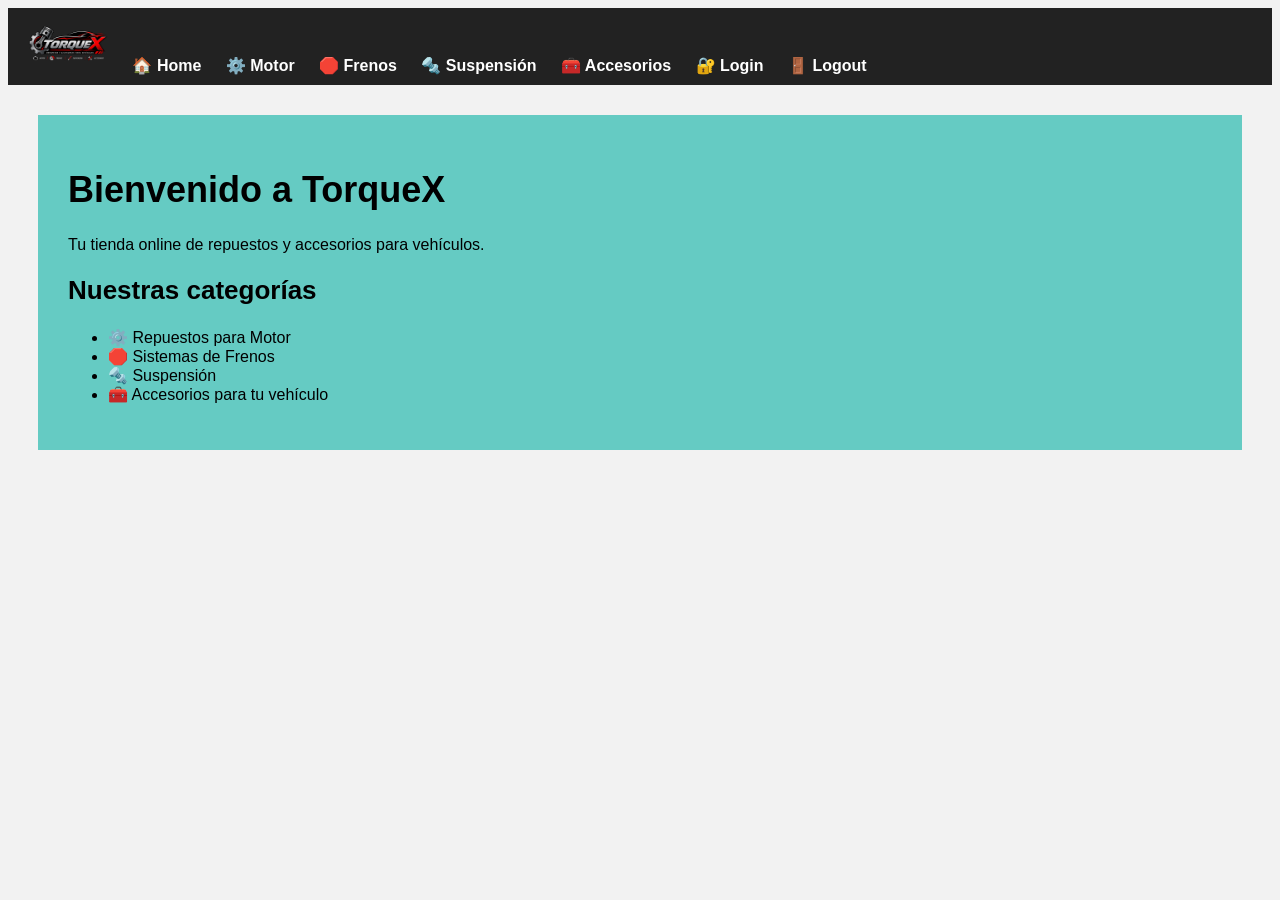
==== index.html @ 63f051d3 "Primera entrega de TorqueX" ====
<!DOCTYPE html>
<html lang="es">
<head>
    <meta charset="UTF-8">
    <meta name="viewport" content="width=device-width, initial-scale=1.0">

    <title>TorqueX - Inicio</title>

    <link rel="stylesheet" href="styles/style.css">
</head>

<body>

    <header>
        <nav>
    <a href="index.html">
        <img class="logo" src="img/logo-torquex.png" alt="Logo de TorqueX">
    </a>

    <a href="index.html">🏠 Home</a>

    <a href="pages/motor.html">⚙️ Motor</a>
    <a href="pages/frenos.html">🛑 Frenos</a>
    <a href="pages/suspension.html">🔩 Suspensión</a>
    <a href="pages/accesorios.html">🧰 Accesorios</a>

    <a href="pages/login.html">🔐 Login</a>
    <a href="#">🚪 Logout</a>
       </nav>
    </header>

    <main>
        <h1>Bienvenido a TorqueX</h1>

        <p>Tu tienda online de repuestos y accesorios para vehículos.</p>

        <h2>Nuestras categorías</h2>

        <ul>
            <li>⚙️ Repuestos para Motor</li>
            <li>🛑 Sistemas de Frenos</li>
            <li>🔩 Suspensión</li>
            <li>🧰 Accesorios para tu vehículo</li>
        </ul>
    </main>

</body>
</html>
---- styles/style.css ----
body {
    font-family: Arial, sans-serif;
    background-color: #f2f2f2;
}

h1 {
    font-size: 36px;
    font-weight: bold;
}

h2 {
    font-size: 26px;
    font-weight: bold;
}

.logo {
    width: 80px;
    height: auto;
}

main {
    background-color: rgba(98, 202, 194, 0.979);
    margin: 30px;
    padding: 30px;
}

nav {
    background-color: #222;
    padding: 10px;
}

nav a {
    color: white;
    text-decoration: none;
    margin: 10px;
    font-weight: bold;
}

nav a:hover {
    text-decoration: underline;
}
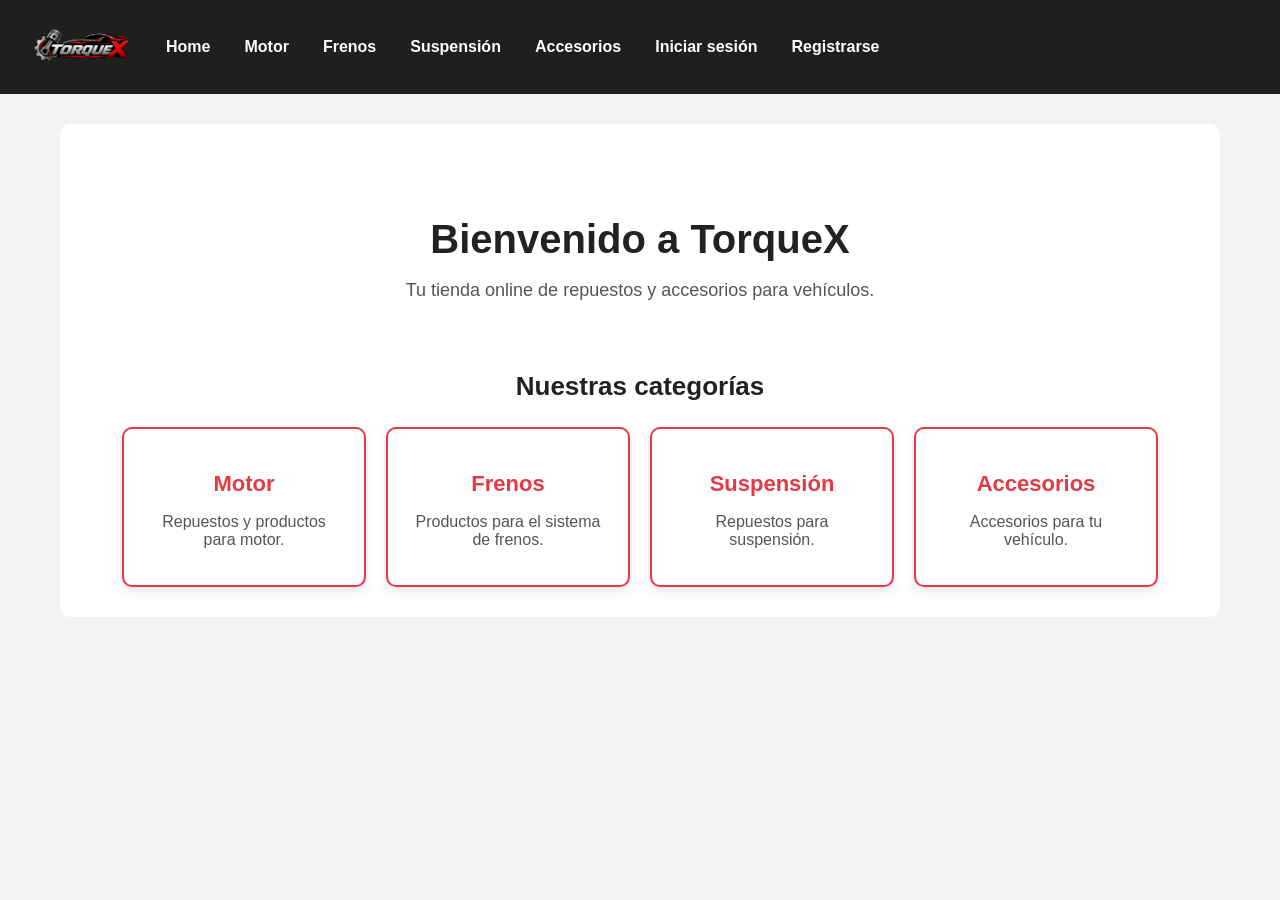
==== commit fdf801ec: "Segunda etapa: diseño e identidad visual" ====
--- a/index.html
+++ b/index.html
@@ -1,5 +1,6 @@
 <!DOCTYPE html>
 <html lang="es">
+
 <head>
     <meta charset="UTF-8">
     <meta name="viewport" content="width=device-width, initial-scale=1.0">
@@ -13,36 +14,68 @@
 
     <header>
         <nav>
-    <a href="index.html">
-        <img class="logo" src="img/logo-torquex.png" alt="Logo de TorqueX">
-    </a>
 
-    <a href="index.html">🏠 Home</a>
+            <a href="index.html">
+                <img class="logo" src="img/logo-torquex.png" alt="Logo de TorqueX">
+            </a>
 
-    <a href="pages/motor.html">⚙️ Motor</a>
-    <a href="pages/frenos.html">🛑 Frenos</a>
-    <a href="pages/suspension.html">🔩 Suspensión</a>
-    <a href="pages/accesorios.html">🧰 Accesorios</a>
+            <a href="index.html">Home</a>
 
-    <a href="pages/login.html">🔐 Login</a>
-    <a href="#">🚪 Logout</a>
-       </nav>
+            <a href="pages/motor.html">Motor</a>
+            <a href="pages/frenos.html">Frenos</a>
+            <a href="pages/suspension.html">Suspensión</a>
+            <a href="pages/accesorios.html">Accesorios</a>
+
+            <a href="pages/login.html">Iniciar sesión</a>
+            <a href="pages/registro.html">Registrarse</a>
+
+        </nav>
     </header>
 
     <main>
-        <h1>Bienvenido a TorqueX</h1>
 
-        <p>Tu tienda online de repuestos y accesorios para vehículos.</p>
+        <section class="inicio">
 
-        <h2>Nuestras categorías</h2>
+            <h1>Bienvenido a TorqueX</h1>
 
-        <ul>
-            <li>⚙️ Repuestos para Motor</li>
-            <li>🛑 Sistemas de Frenos</li>
-            <li>🔩 Suspensión</li>
-            <li>🧰 Accesorios para tu vehículo</li>
-        </ul>
+            <p>
+                Tu tienda online de repuestos y accesorios para vehículos.
+            </p>
+
+        </section>
+
+        <section class="categorias">
+
+            <h2>Nuestras categorías</h2>
+
+            <div class="categorias-lista">
+
+                <a href="pages/motor.html" class="categoria">
+                    <h3>Motor</h3>
+                    <p>Repuestos y productos para motor.</p>
+                </a>
+
+                <a href="pages/frenos.html" class="categoria">
+                    <h3>Frenos</h3>
+                    <p>Productos para el sistema de frenos.</p>
+                </a>
+
+                <a href="pages/suspension.html" class="categoria">
+                    <h3>Suspensión</h3>
+                    <p>Repuestos para suspensión.</p>
+                </a>
+
+                <a href="pages/accesorios.html" class="categoria">
+                    <h3>Accesorios</h3>
+                    <p>Accesorios para tu vehículo.</p>
+                </a>
+
+            </div>
+
+        </section>
+
     </main>
 
 </body>
+
 </html>
--- a/styles/style.css
+++ b/styles/style.css
@@ -1,11 +1,14 @@
 body {
     font-family: Arial, sans-serif;
-    background-color: #f2f2f2;
+    background-color: #F2F2F2;
+    margin: 0;
+    color: #222222;
 }
 
 h1 {
     font-size: 36px;
     font-weight: bold;
+    margin-bottom: 15px;
 }
 
 h2 {
@@ -13,29 +16,241 @@
     font-weight: bold;
 }
 
+
+nav {
+    background-color: #1F1F1F;
+    padding: 10px 20px;
+    display: flex;
+    align-items: center;
+    gap: 10px;
+}
+
+nav a {
+    color: #FFFFFF;
+    text-decoration: none;
+    font-weight: bold;
+    padding: 10px 12px;
+    border-radius: 5px;
+}
+
+nav a:hover {
+    background-color: #E63946;
+    color: #FFFFFF;
+}
+
+
 .logo {
-    width: 80px;
+    width: 100px;
     height: auto;
 }
 
+nav a:first-child:hover {
+    background-color: transparent;
+}
+
+
 main {
-    background-color: rgba(98, 202, 194, 0.979);
-    margin: 30px;
+    background-color: #FFFFFF;
+    margin: 30px auto;
     padding: 30px;
-}
-
-nav {
-    background-color: #222;
+    max-width: 1100px;
+    border-radius: 10px;
+}
+
+
+button {
+    background-color: #E63946;
+    color: #FFFFFF;
+    border: none;
+    padding: 10px 20px;
+    border-radius: 5px;
+    font-weight: bold;
+    cursor: pointer;
+}
+
+button:hover {
+    background-color: #C92F3B;
+}
+
+
+form {
+    max-width: 500px;
+}
+
+form div {
+    margin-bottom: 15px;
+}
+
+label {
+    display: block;
+    margin-bottom: 5px;
+    font-weight: bold;
+}
+
+input {
+    width: 100%;
     padding: 10px;
-}
-
-nav a {
-    color: white;
+    border: 1px solid #CCCCCC;
+    border-radius: 5px;
+    box-sizing: border-box;
+}
+
+input:focus {
+    border-color: #E63946;
+    outline: none;
+}
+
+
+.productos {
+    display: flex;
+    gap: 20px;
+    flex-wrap: wrap;
+}
+
+.card {
+    background-color: #FFFFFF;
+    width: 250px;
+    padding: 20px;
+    border-radius: 10px;
+    border: 2px solid #E63946;
+    box-shadow: 0 4px 10px rgba(0, 0, 0, 0.10);
+}
+
+.card:hover {
+    box-shadow: 0 6px 15px rgba(0, 0, 0, 0.18);
+}
+
+.card img {
+    width: 100%;
+    height: 180px;
+    object-fit: contain;
+}
+
+.card h3 {
+    font-size: 20px;
+    margin-bottom: 10px;
+}
+
+.card p {
+    color: #555555;
+}
+
+.precio {
+    font-size: 20px;
+    font-weight: bold;
+    color: #E63946;
+}
+
+
+.inicio {
+    text-align: center;
+    padding: 30px;
+}
+
+.inicio h1 {
+    font-size: 40px;
+    margin-bottom: 10px;
+}
+
+.inicio p {
+    font-size: 18px;
+    color: #555555;
+}
+
+
+.categorias {
+    margin-top: 20px;
+}
+
+.categorias h2 {
+    text-align: center;
+    margin-bottom: 25px;
+}
+
+.categorias-lista {
+    display: flex;
+    gap: 20px;
+    flex-wrap: wrap;
+    justify-content: center;
+}
+
+.categoria {
+    background-color: #FFFFFF;
+    width: 200px;
+    padding: 20px;
+    border-radius: 10px;
+    border: 2px solid #E63946;
     text-decoration: none;
-    margin: 10px;
-    font-weight: bold;
-}
-
-nav a:hover {
-    text-decoration: underline;
+    color: #222222;
+    text-align: center;
+    box-shadow: 0 4px 10px rgba(0, 0, 0, 0.10);
+}
+
+.categoria:hover {
+    background-color: #F2F2F2;
+    box-shadow: 0 6px 15px rgba(0, 0, 0, 0.18);
+}
+
+.categoria h3 {
+    color: #E63946;
+    font-size: 22px;
+    margin-bottom: 10px;
+}
+
+.categoria p {
+    color: #555555;
+}
+
+
+.pagina-formulario {
+    max-width: 600px;
+    margin: 40px auto;
+    padding: 35px;
+    background-color: #FFFFFF;
+    border-radius: 12px;
+    border: 2px solid #E63946;
+    box-shadow: 0 4px 12px rgba(0, 0, 0, 0.12);
+}
+
+.pagina-formulario h1 {
+    text-align: center;
+    color: #222222;
+    margin-bottom: 30px;
+}
+
+.formulario {
+    max-width: 100%;
+}
+
+.formulario div {
+    margin-bottom: 18px;
+}
+
+.formulario label {
+    display: block;
+    margin-bottom: 7px;
+    font-weight: bold;
+    color: #222222;
+}
+
+.formulario input {
+    width: 100%;
+    padding: 12px;
+    border: 1px solid #CCCCCC;
+    border-radius: 6px;
+    box-sizing: border-box;
+    font-size: 15px;
+}
+
+.formulario input:focus {
+    border-color: #E63946;
+    outline: none;
+    box-shadow: 0 0 5px rgba(230, 57, 70, 0.3);
+}
+
+.formulario button {
+    width: 100%;
+    margin-top: 10px;
+    padding: 12px;
+    font-size: 16px;
 }
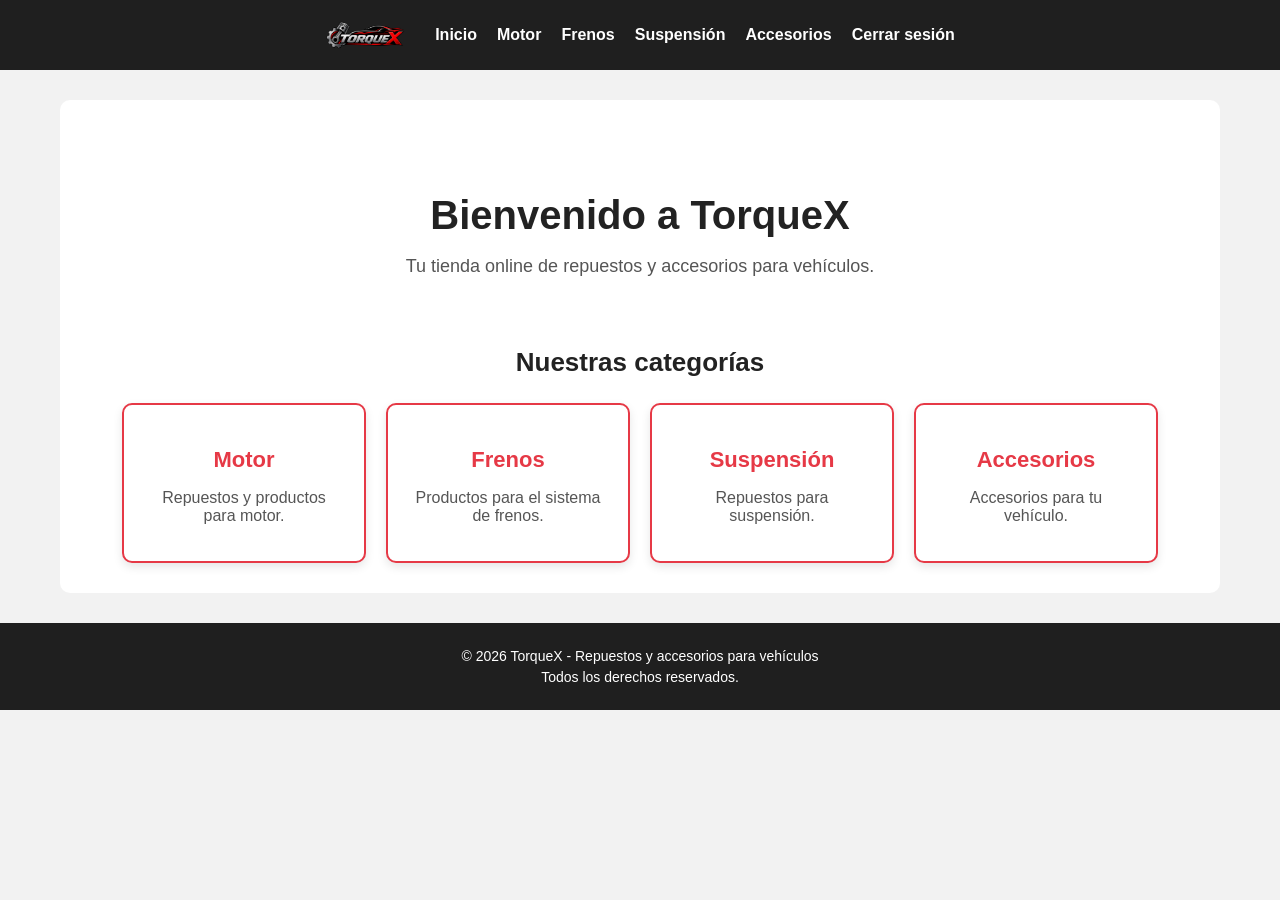
==== commit 40bf5486: "Tercera etapa: navbar, cards de producto y redirecciones en JavaScript Separa el JavaScript del HTML" ====
--- a/index.html
+++ b/index.html
@@ -1,81 +1,53 @@
-<!DOCTYPE html>
+<!doctype html>
 <html lang="es">
+  <head>
+    <meta charset="UTF-8" />
+    <meta name="viewport" content="width=device-width, initial-scale=1.0" />
+    <title>TorqueX - Inicio</title>
+    <link rel="stylesheet" href="./styles/style.css" />
+  </head>
 
-<head>
-    <meta charset="UTF-8">
-    <meta name="viewport" content="width=device-width, initial-scale=1.0">
-
-    <title>TorqueX - Inicio</title>
-
-    <link rel="stylesheet" href="styles/style.css">
-</head>
-
-<body>
-
-    <header>
-        <nav>
-
-            <a href="index.html">
-                <img class="logo" src="img/logo-torquex.png" alt="Logo de TorqueX">
-            </a>
-
-            <a href="index.html">Home</a>
-
-            <a href="pages/motor.html">Motor</a>
-            <a href="pages/frenos.html">Frenos</a>
-            <a href="pages/suspension.html">Suspensión</a>
-            <a href="pages/accesorios.html">Accesorios</a>
-
-            <a href="pages/login.html">Iniciar sesión</a>
-            <a href="pages/registro.html">Registrarse</a>
-
-        </nav>
-    </header>
+  <body>
+    <div id="navbar"></div>
 
     <main>
+      <section class="inicio">
+        <h1>Bienvenido a TorqueX</h1>
+        <p>Tu tienda online de repuestos y accesorios para vehículos.</p>
+      </section>
 
-        <section class="inicio">
+      <section class="categorias">
+        <h2>Nuestras categorías</h2>
 
-            <h1>Bienvenido a TorqueX</h1>
+        <div class="categorias-lista">
+          <a href="./pages/motor.html" class="categoria">
+            <h3>Motor</h3>
+            <p>Repuestos y productos para motor.</p>
+          </a>
 
-            <p>
-                Tu tienda online de repuestos y accesorios para vehículos.
-            </p>
+          <a href="./pages/frenos.html" class="categoria">
+            <h3>Frenos</h3>
+            <p>Productos para el sistema de frenos.</p>
+          </a>
 
-        </section>
+          <a href="./pages/suspension.html" class="categoria">
+            <h3>Suspensión</h3>
+            <p>Repuestos para suspensión.</p>
+          </a>
 
-        <section class="categorias">
-
-            <h2>Nuestras categorías</h2>
-
-            <div class="categorias-lista">
-
-                <a href="pages/motor.html" class="categoria">
-                    <h3>Motor</h3>
-                    <p>Repuestos y productos para motor.</p>
-                </a>
-
-                <a href="pages/frenos.html" class="categoria">
-                    <h3>Frenos</h3>
-                    <p>Productos para el sistema de frenos.</p>
-                </a>
-
-                <a href="pages/suspension.html" class="categoria">
-                    <h3>Suspensión</h3>
-                    <p>Repuestos para suspensión.</p>
-                </a>
-
-                <a href="pages/accesorios.html" class="categoria">
-                    <h3>Accesorios</h3>
-                    <p>Accesorios para tu vehículo.</p>
-                </a>
-
-            </div>
-
-        </section>
-
+          <a href="./pages/accesorios.html" class="categoria">
+            <h3>Accesorios</h3>
+            <p>Accesorios para tu vehículo.</p>
+          </a>
+        </div>
+      </section>
     </main>
 
-</body>
+    <footer>
+      <p>© 2026 TorqueX - Repuestos y accesorios para vehículos</p>
+      <p>Todos los derechos reservados.</p>
+    </footer>
 
-</html>+    <script src="./js/navbar.js"></script>
+  </body>
+</html>
--- a/styles/style.css
+++ b/styles/style.css
@@ -1,256 +1,355 @@
 body {
-    font-family: Arial, sans-serif;
-    background-color: #F2F2F2;
-    margin: 0;
-    color: #222222;
+  font-family: Arial, sans-serif;
+  background-color: #f2f2f2;
+  margin: 0;
+  color: #222222;
 }
 
 h1 {
-    font-size: 36px;
-    font-weight: bold;
-    margin-bottom: 15px;
+  font-size: 36px;
+  font-weight: bold;
+  margin-bottom: 15px;
 }
 
 h2 {
-    font-size: 26px;
-    font-weight: bold;
-}
-
+  font-size: 26px;
+  font-weight: bold;
+}
+
+main {
+  background-color: #ffffff;
+  margin: 30px auto;
+  padding: 30px;
+  max-width: 1100px;
+  border-radius: 10px;
+}
+
+button {
+  background-color: #e63946;
+  color: #ffffff;
+  border: none;
+  padding: 10px 20px;
+  border-radius: 5px;
+  font-weight: bold;
+  cursor: pointer;
+}
+
+button:hover {
+  background-color: #c92f3b;
+}
+
+form {
+  max-width: 500px;
+}
+
+form div {
+  margin-bottom: 15px;
+}
+
+label {
+  display: block;
+  margin-bottom: 5px;
+  font-weight: bold;
+}
+
+input {
+  width: 100%;
+  padding: 10px;
+  border: 1px solid #cccccc;
+  border-radius: 5px;
+  box-sizing: border-box;
+}
+
+input:focus {
+  border-color: #e63946;
+  outline: none;
+}
+
+.productos {
+  display: flex;
+  gap: 20px;
+  flex-wrap: wrap;
+}
+
+.card {
+  background-color: #ffffff;
+  width: 250px;
+  padding: 20px;
+  border-radius: 10px;
+  border: 2px solid #e63946;
+  box-shadow: 0 4px 10px rgba(0, 0, 0, 0.1);
+}
+
+.card:hover {
+  box-shadow: 0 6px 15px rgba(0, 0, 0, 0.18);
+}
+
+.card img {
+  width: 100%;
+  height: 180px;
+  object-fit: contain;
+}
+
+.card h3 {
+  font-size: 20px;
+  margin-bottom: 10px;
+}
+
+.card p {
+  color: #555555;
+}
+
+.precio {
+  font-size: 20px;
+  font-weight: bold;
+  color: #e63946;
+}
+
+.cantidad {
+  display: flex;
+  align-items: center;
+  justify-content: center;
+  gap: 12px;
+  margin: 15px 0;
+}
+
+.cantidad button {
+  width: 40px;
+  height: 40px;
+  padding: 0;
+  font-size: 20px;
+  line-height: 1;
+}
+
+.cantidad button:disabled {
+  background-color: #cccccc;
+  color: #888888;
+  cursor: not-allowed;
+}
+
+.cantidad button:disabled:hover {
+  background-color: #cccccc;
+}
+
+.numero-cantidad {
+  min-width: 30px;
+  font-weight: bold;
+  text-align: center;
+}
+
+.card .subtotal {
+  font-weight: bold;
+  color: #222222;
+}
+
+.btn-comprar {
+  width: 100%;
+}
+
+.inicio {
+  text-align: center;
+  padding: 30px;
+}
+
+.inicio h1 {
+  font-size: 40px;
+  margin-bottom: 10px;
+}
+
+.inicio p {
+  font-size: 18px;
+  color: #555555;
+}
+
+.categorias {
+  margin-top: 20px;
+}
+
+.categorias h2 {
+  text-align: center;
+  margin-bottom: 25px;
+}
+
+.categorias-lista {
+  display: flex;
+  gap: 20px;
+  flex-wrap: wrap;
+  justify-content: center;
+}
+
+.categoria {
+  background-color: #ffffff;
+  width: 200px;
+  padding: 20px;
+  border-radius: 10px;
+  border: 2px solid #e63946;
+  text-decoration: none;
+  color: #222222;
+  text-align: center;
+  box-shadow: 0 4px 10px rgba(0, 0, 0, 0.1);
+}
+
+.categoria:hover {
+  background-color: #f2f2f2;
+  box-shadow: 0 6px 15px rgba(0, 0, 0, 0.18);
+}
+
+.categoria h3 {
+  color: #e63946;
+  font-size: 22px;
+  margin-bottom: 10px;
+}
+
+.categoria p {
+  color: #555555;
+}
+
+.pagina-formulario {
+  max-width: 600px;
+  margin: 40px auto;
+  padding: 35px;
+  background-color: #ffffff;
+  border-radius: 12px;
+  border: 2px solid #e63946;
+  box-shadow: 0 4px 12px rgba(0, 0, 0, 0.12);
+}
+
+.pagina-formulario h1 {
+  text-align: center;
+  color: #222222;
+  margin-bottom: 30px;
+}
+
+.formulario {
+  max-width: 100%;
+}
+
+.formulario div {
+  margin-bottom: 18px;
+}
+
+.formulario label {
+  display: block;
+  margin-bottom: 7px;
+  font-weight: bold;
+  color: #222222;
+}
+
+.formulario input {
+  width: 100%;
+  padding: 12px;
+  border: 1px solid #cccccc;
+  border-radius: 6px;
+  box-sizing: border-box;
+  font-size: 15px;
+}
+
+.formulario input:focus {
+  border-color: #e63946;
+  outline: none;
+  box-shadow: 0 0 5px rgba(230, 57, 70, 0.3);
+}
+
+.formulario button {
+  width: 100%;
+  margin-top: 10px;
+  padding: 12px;
+  font-size: 16px;
+}
+
+footer {
+  background-color: #1f1f1f;
+  color: #ffffff;
+  text-align: center;
+  padding: 20px;
+  margin-top: 30px;
+}
+
+footer p {
+  margin: 5px 0;
+  font-size: 14px;
+}
 
 nav {
-    background-color: #1F1F1F;
-    padding: 10px 20px;
-    display: flex;
-    align-items: center;
-    gap: 10px;
-}
-
-nav a {
-    color: #FFFFFF;
-    text-decoration: none;
-    font-weight: bold;
-    padding: 10px 12px;
-    border-radius: 5px;
-}
-
-nav a:hover {
-    background-color: #E63946;
-    color: #FFFFFF;
-}
-
-
-.logo {
-    width: 100px;
-    height: auto;
-}
-
-nav a:first-child:hover {
-    background-color: transparent;
-}
-
-
-main {
-    background-color: #FFFFFF;
-    margin: 30px auto;
-    padding: 30px;
-    max-width: 1100px;
-    border-radius: 10px;
-}
-
-
-button {
-    background-color: #E63946;
-    color: #FFFFFF;
-    border: none;
-    padding: 10px 20px;
-    border-radius: 5px;
-    font-weight: bold;
-    cursor: pointer;
-}
-
-button:hover {
-    background-color: #C92F3B;
-}
-
-
-form {
-    max-width: 500px;
-}
-
-form div {
-    margin-bottom: 15px;
-}
-
-label {
-    display: block;
-    margin-bottom: 5px;
-    font-weight: bold;
-}
-
-input {
-    width: 100%;
-    padding: 10px;
-    border: 1px solid #CCCCCC;
-    border-radius: 5px;
-    box-sizing: border-box;
-}
-
-input:focus {
-    border-color: #E63946;
-    outline: none;
-}
-
-
-.productos {
-    display: flex;
-    gap: 20px;
-    flex-wrap: wrap;
-}
-
-.card {
-    background-color: #FFFFFF;
-    width: 250px;
-    padding: 20px;
-    border-radius: 10px;
-    border: 2px solid #E63946;
-    box-shadow: 0 4px 10px rgba(0, 0, 0, 0.10);
-}
-
-.card:hover {
-    box-shadow: 0 6px 15px rgba(0, 0, 0, 0.18);
-}
-
-.card img {
-    width: 100%;
-    height: 180px;
-    object-fit: contain;
-}
-
-.card h3 {
-    font-size: 20px;
-    margin-bottom: 10px;
-}
-
-.card p {
-    color: #555555;
-}
-
-.precio {
-    font-size: 20px;
-    font-weight: bold;
-    color: #E63946;
-}
-
-
-.inicio {
-    text-align: center;
-    padding: 30px;
-}
-
-.inicio h1 {
-    font-size: 40px;
-    margin-bottom: 10px;
-}
-
-.inicio p {
-    font-size: 18px;
-    color: #555555;
-}
-
-
-.categorias {
-    margin-top: 20px;
-}
-
-.categorias h2 {
-    text-align: center;
-    margin-bottom: 25px;
-}
-
-.categorias-lista {
-    display: flex;
-    gap: 20px;
-    flex-wrap: wrap;
+  display: flex;
+  align-items: center;
+  justify-content: center;
+  flex-wrap: wrap;
+  gap: 30px;
+  background-color: #1f1f1f;
+  padding: 15px 25px;
+}
+
+nav .container {
+  display: flex;
+  align-items: center;
+  justify-content: center;
+  flex-wrap: wrap;
+  gap: 30px;
+}
+
+nav ul {
+  display: flex;
+  align-items: center;
+  justify-content: center;
+  flex-wrap: wrap;
+  gap: 20px;
+  list-style: none;
+  margin: 0;
+  padding: 0;
+}
+
+nav ul li a,
+nav ul li button {
+  color: #ffffff;
+  text-decoration: none;
+  font-weight: bold;
+}
+
+nav ul li a:hover {
+  color: #e63946;
+}
+
+.btn-logout {
+  background-color: transparent;
+  border: none;
+  padding: 0;
+  cursor: pointer;
+  font-size: 16px;
+  font-weight: bold;
+  color: #ffffff;
+}
+
+.btn-logout:hover {
+  color: #e63946;
+}
+
+.logo-link {
+  display: flex;
+  align-items: center;
+}
+
+nav .logo {
+  width: 80px;
+  height: auto;
+  display: block;
+}
+
+@media (max-width: 768px) {
+  .productos {
     justify-content: center;
-}
-
-.categoria {
-    background-color: #FFFFFF;
-    width: 200px;
-    padding: 20px;
-    border-radius: 10px;
-    border: 2px solid #E63946;
-    text-decoration: none;
-    color: #222222;
-    text-align: center;
-    box-shadow: 0 4px 10px rgba(0, 0, 0, 0.10);
-}
-
-.categoria:hover {
-    background-color: #F2F2F2;
-    box-shadow: 0 6px 15px rgba(0, 0, 0, 0.18);
-}
-
-.categoria h3 {
-    color: #E63946;
-    font-size: 22px;
-    margin-bottom: 10px;
-}
-
-.categoria p {
-    color: #555555;
-}
-
-
-.pagina-formulario {
-    max-width: 600px;
-    margin: 40px auto;
-    padding: 35px;
-    background-color: #FFFFFF;
-    border-radius: 12px;
-    border: 2px solid #E63946;
-    box-shadow: 0 4px 12px rgba(0, 0, 0, 0.12);
-}
-
-.pagina-formulario h1 {
-    text-align: center;
-    color: #222222;
-    margin-bottom: 30px;
-}
-
-.formulario {
-    max-width: 100%;
-}
-
-.formulario div {
-    margin-bottom: 18px;
-}
-
-.formulario label {
-    display: block;
-    margin-bottom: 7px;
-    font-weight: bold;
-    color: #222222;
-}
-
-.formulario input {
-    width: 100%;
-    padding: 12px;
-    border: 1px solid #CCCCCC;
-    border-radius: 6px;
-    box-sizing: border-box;
-    font-size: 15px;
-}
-
-.formulario input:focus {
-    border-color: #E63946;
-    outline: none;
-    box-shadow: 0 0 5px rgba(230, 57, 70, 0.3);
-}
-
-.formulario button {
-    width: 100%;
-    margin-top: 10px;
-    padding: 12px;
-    font-size: 16px;
-}+  }
+
+  .card {
+    width: 90%;
+    max-width: 300px;
+  }
+
+  nav {
+    flex-direction: column;
+  }
+
+  nav .container {
+    flex-direction: column;
+  }
+}
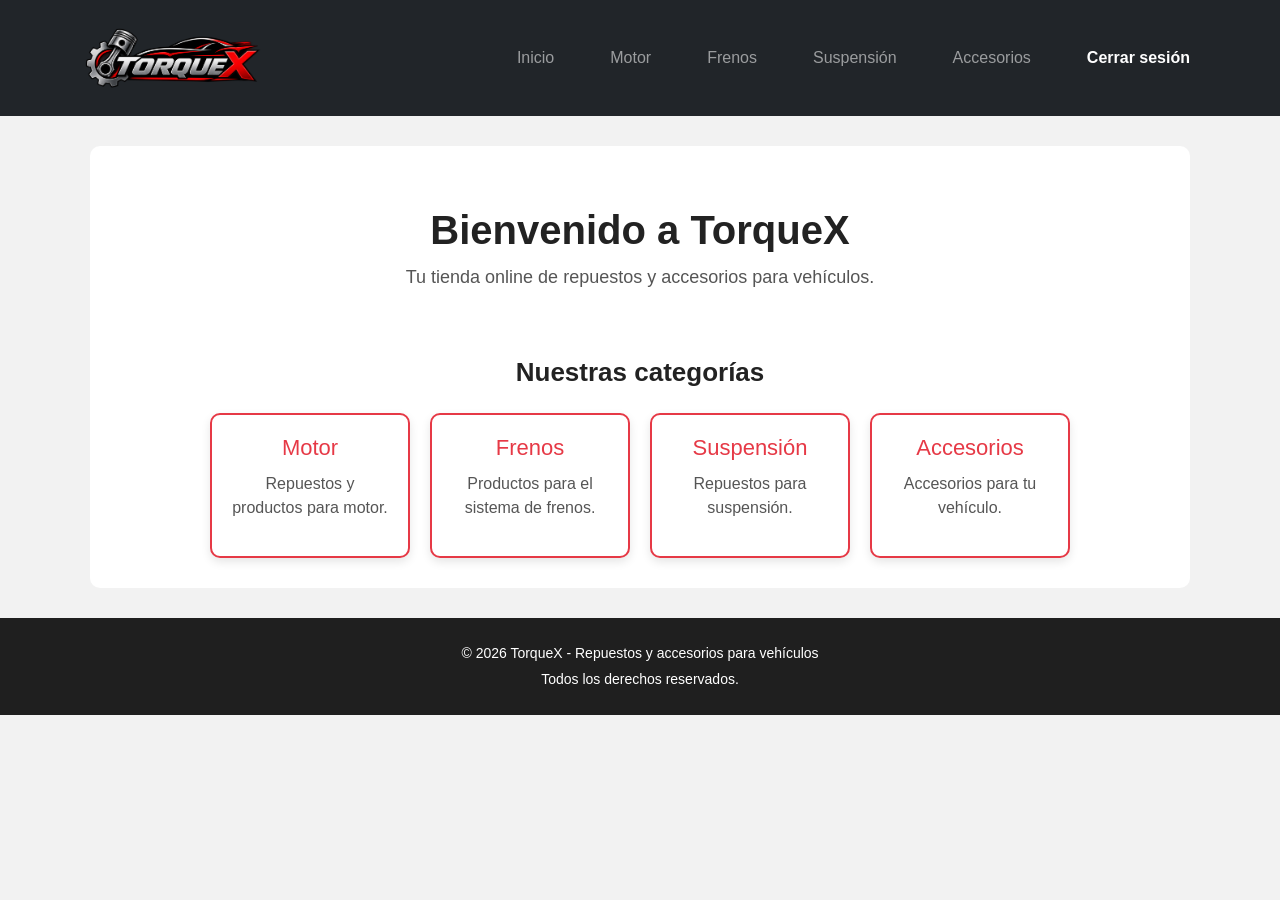
==== commit 32fe4f37: "Navbar con Bootstrap: logo mas grande, items separados y hamburguesa mobile - Agrega Bootstrap 5.3.3" ====
--- a/index.html
+++ b/index.html
@@ -4,6 +4,10 @@
     <meta charset="UTF-8" />
     <meta name="viewport" content="width=device-width, initial-scale=1.0" />
     <title>TorqueX - Inicio</title>
+    <link
+      href="https://cdn.jsdelivr.net/npm/bootstrap@5.3.3/dist/css/bootstrap.min.css"
+      rel="stylesheet"
+    />
     <link rel="stylesheet" href="./styles/style.css" />
   </head>
 
@@ -49,5 +53,6 @@
     </footer>
 
     <script src="./js/navbar.js"></script>
+    <script src="https://cdn.jsdelivr.net/npm/bootstrap@5.3.3/dist/js/bootstrap.bundle.min.js"></script>
   </body>
 </html>
--- a/styles/style.css
+++ b/styles/style.css
@@ -293,7 +293,7 @@
   align-items: center;
   justify-content: center;
   flex-wrap: wrap;
-  gap: 20px;
+  gap: 40px;
   list-style: none;
   margin: 0;
   padding: 0;
@@ -330,7 +330,7 @@
 }
 
 nav .logo {
-  width: 80px;
+  width: 180px;
   height: auto;
   display: block;
 }
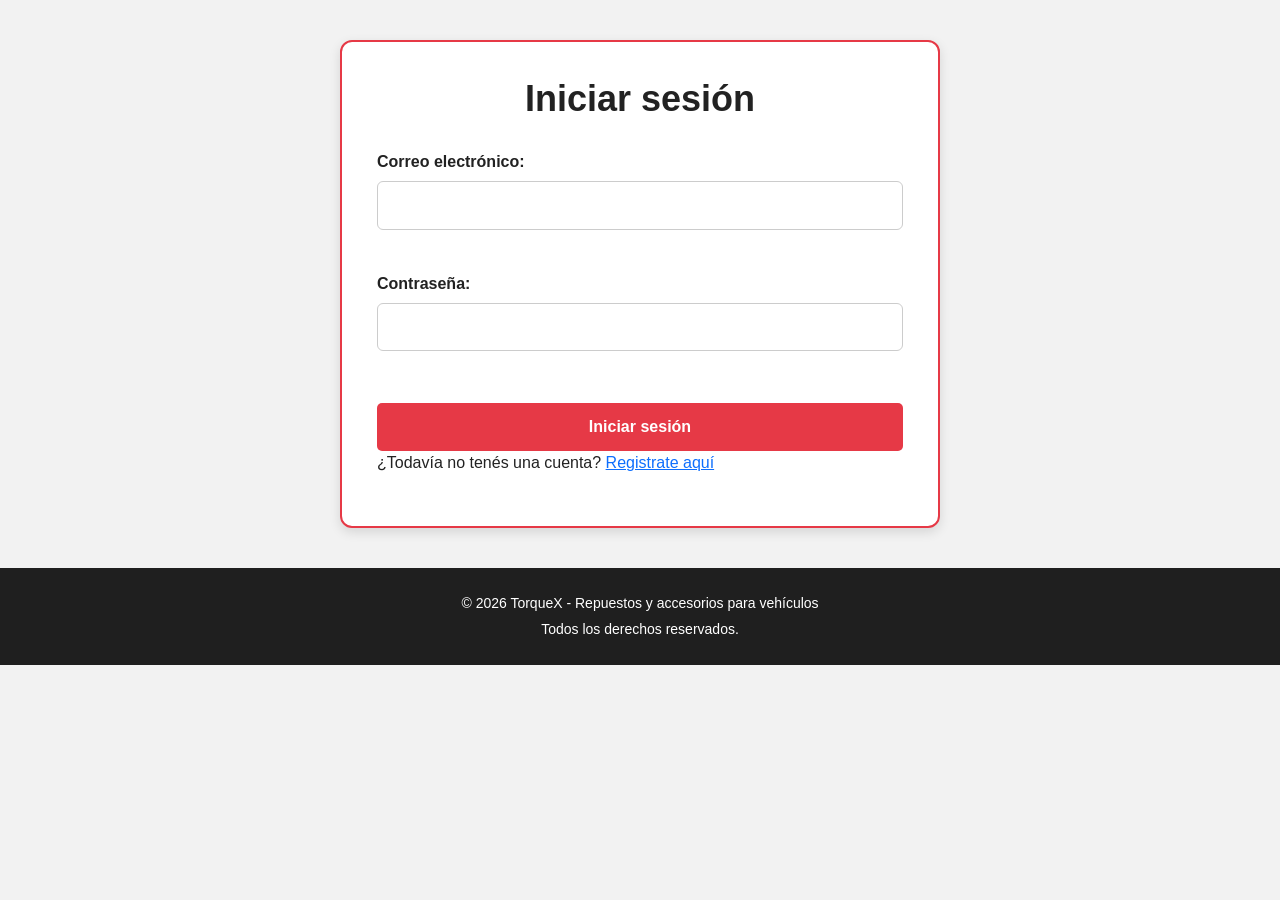
==== commit f22182eb: "Etapa 4: productos JSON con fetch, carrito localStorage y sessionStorage - Agrega js/productos.json " ====
--- a/index.html
+++ b/index.html
@@ -4,6 +4,7 @@
     <meta charset="UTF-8" />
     <meta name="viewport" content="width=device-width, initial-scale=1.0" />
     <title>TorqueX - Inicio</title>
+
     <link
       href="https://cdn.jsdelivr.net/npm/bootstrap@5.3.3/dist/css/bootstrap.min.css"
       rel="stylesheet"
@@ -45,6 +46,11 @@
           </a>
         </div>
       </section>
+
+      <section class="destacados">
+        <h2>Productos destacados</h2>
+        <div class="productos" id="listaHome"></div>
+      </section>
     </main>
 
     <footer>
@@ -53,6 +59,8 @@
     </footer>
 
     <script src="./js/navbar.js"></script>
+    <script src="./js/cards.js"></script>
+    <script src="./js/script.js"></script>
     <script src="https://cdn.jsdelivr.net/npm/bootstrap@5.3.3/dist/js/bootstrap.bundle.min.js"></script>
   </body>
-</html>
+</html>
--- a/styles/style.css
+++ b/styles/style.css
@@ -144,6 +144,121 @@
 
 .btn-comprar {
   width: 100%;
+}
+
+.btn-agregar {
+  width: 100%;
+  margin-top: 10px;
+  background-color: #198754;
+}
+
+.btn-agregar:hover {
+  background-color: #157347;
+}
+
+/* ============================================================
+   Sección destacados (home)
+   ============================================================ */
+.destacados {
+  margin-top: 40px;
+  padding: 40px 0;
+  background-color: #ffffff;
+}
+
+.destacados h2 {
+  text-align: center;
+  margin-bottom: 30px;
+}
+
+.destacados .productos {
+  justify-content: center;
+}
+
+/* ============================================================
+   Carrito de compras
+   ============================================================ */
+.tabla-carrito {
+  width: 100%;
+  border-collapse: collapse;
+  margin-top: 20px;
+}
+
+.tabla-carrito th,
+.tabla-carrito td {
+  padding: 12px;
+  text-align: left;
+  border-bottom: 1px solid #dddddd;
+}
+
+.tabla-carrito th {
+  background-color: #f2f2f2;
+  font-weight: bold;
+}
+
+.carrito-item {
+  display: flex;
+  align-items: center;
+  gap: 10px;
+}
+
+.carrito-img {
+  width: 60px;
+  height: 60px;
+  object-fit: contain;
+  border-radius: 4px;
+}
+
+.btn-eliminar {
+  background-color: #dc3545;
+  color: #ffffff;
+  border: none;
+  padding: 6px 12px;
+  border-radius: 4px;
+  cursor: pointer;
+  font-size: 14px;
+}
+
+.btn-eliminar:hover {
+  background-color: #bb2d3b;
+}
+
+.resumen-carrito {
+  display: flex;
+  justify-content: space-between;
+  align-items: center;
+  margin-top: 30px;
+  padding: 20px;
+  background-color: #f8f9fa;
+  border-radius: 8px;
+}
+
+.resumen-carrito h3 {
+  margin: 0;
+}
+
+.btn-vaciar {
+  background-color: #dc3545;
+  color: #ffffff;
+  border: none;
+  padding: 10px 20px;
+  border-radius: 5px;
+  cursor: pointer;
+}
+
+.btn-vaciar:hover {
+  background-color: #bb2d3b;
+}
+
+.btn-seguir {
+  background-color: #198754;
+  color: #ffffff;
+  text-decoration: none;
+  padding: 10px 20px;
+  border-radius: 5px;
+}
+
+.btn-seguir:hover {
+  background-color: #157347;
 }
 
 .inicio {
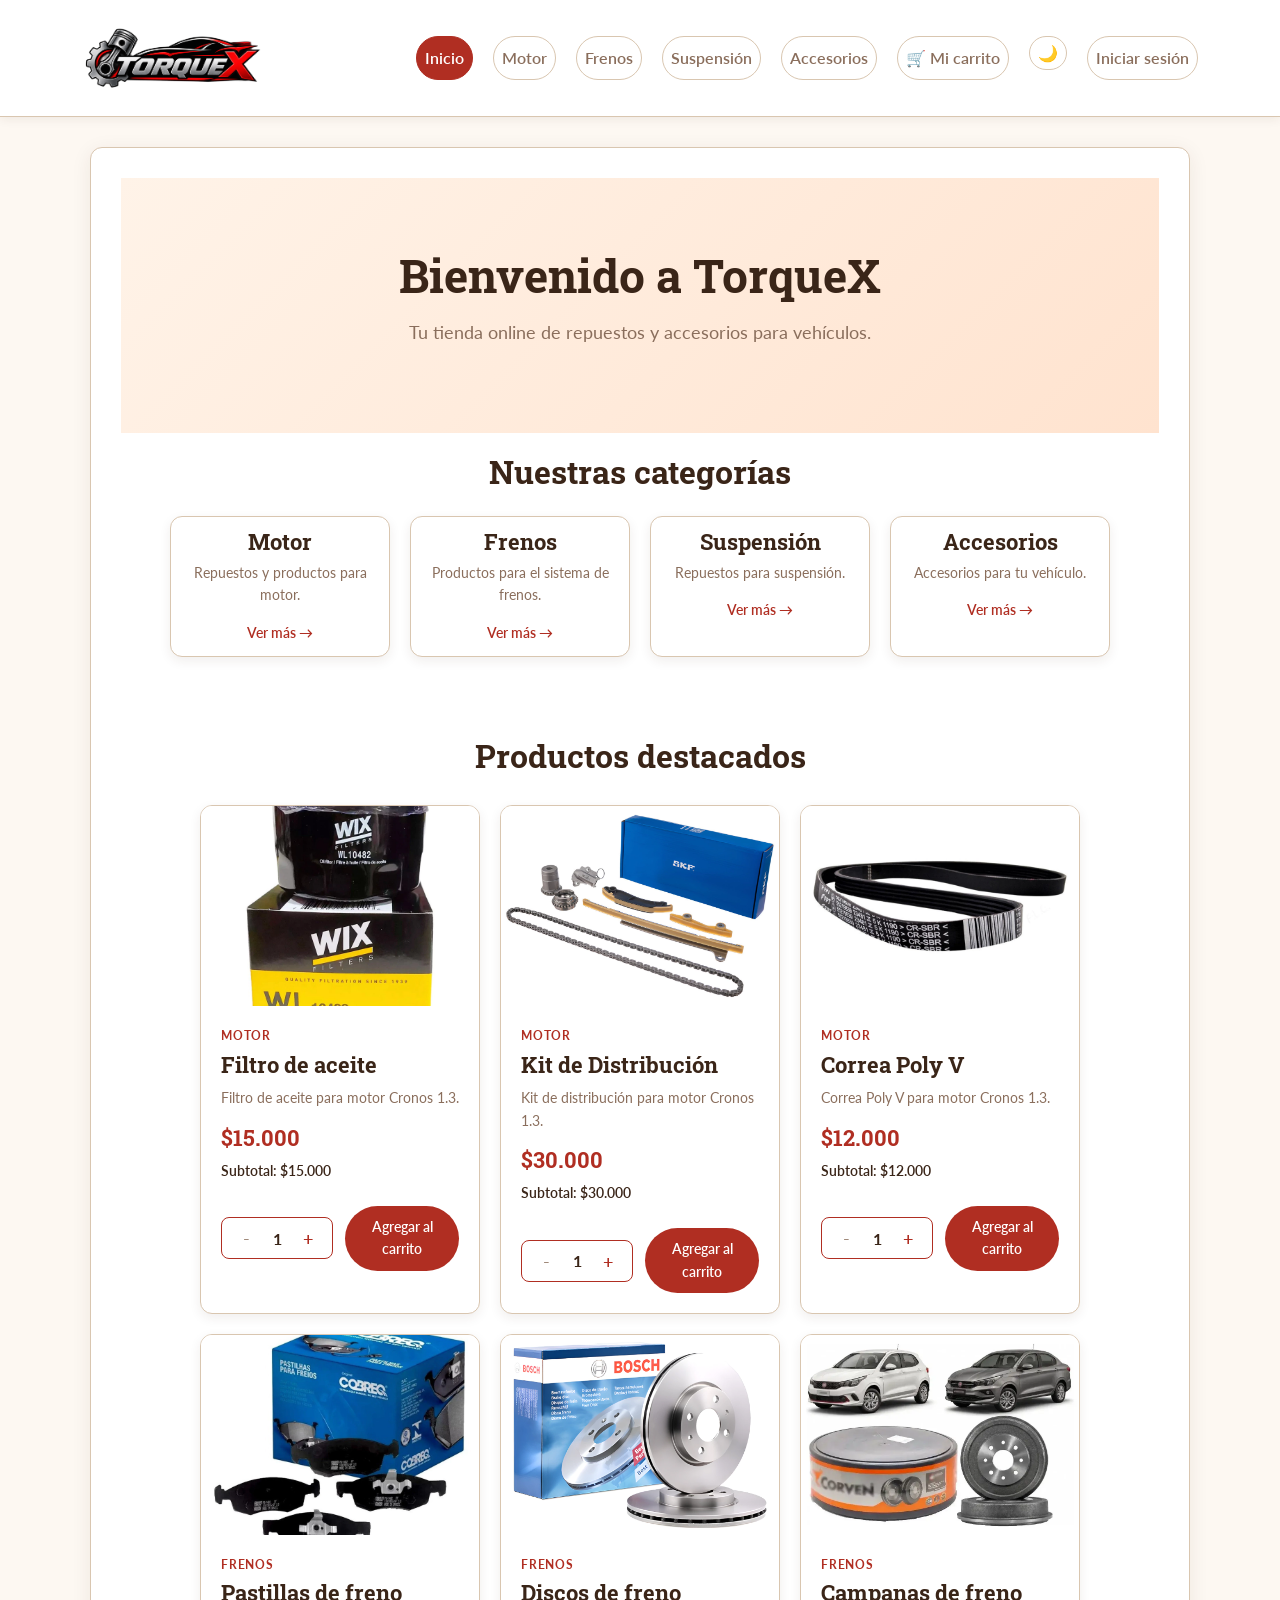
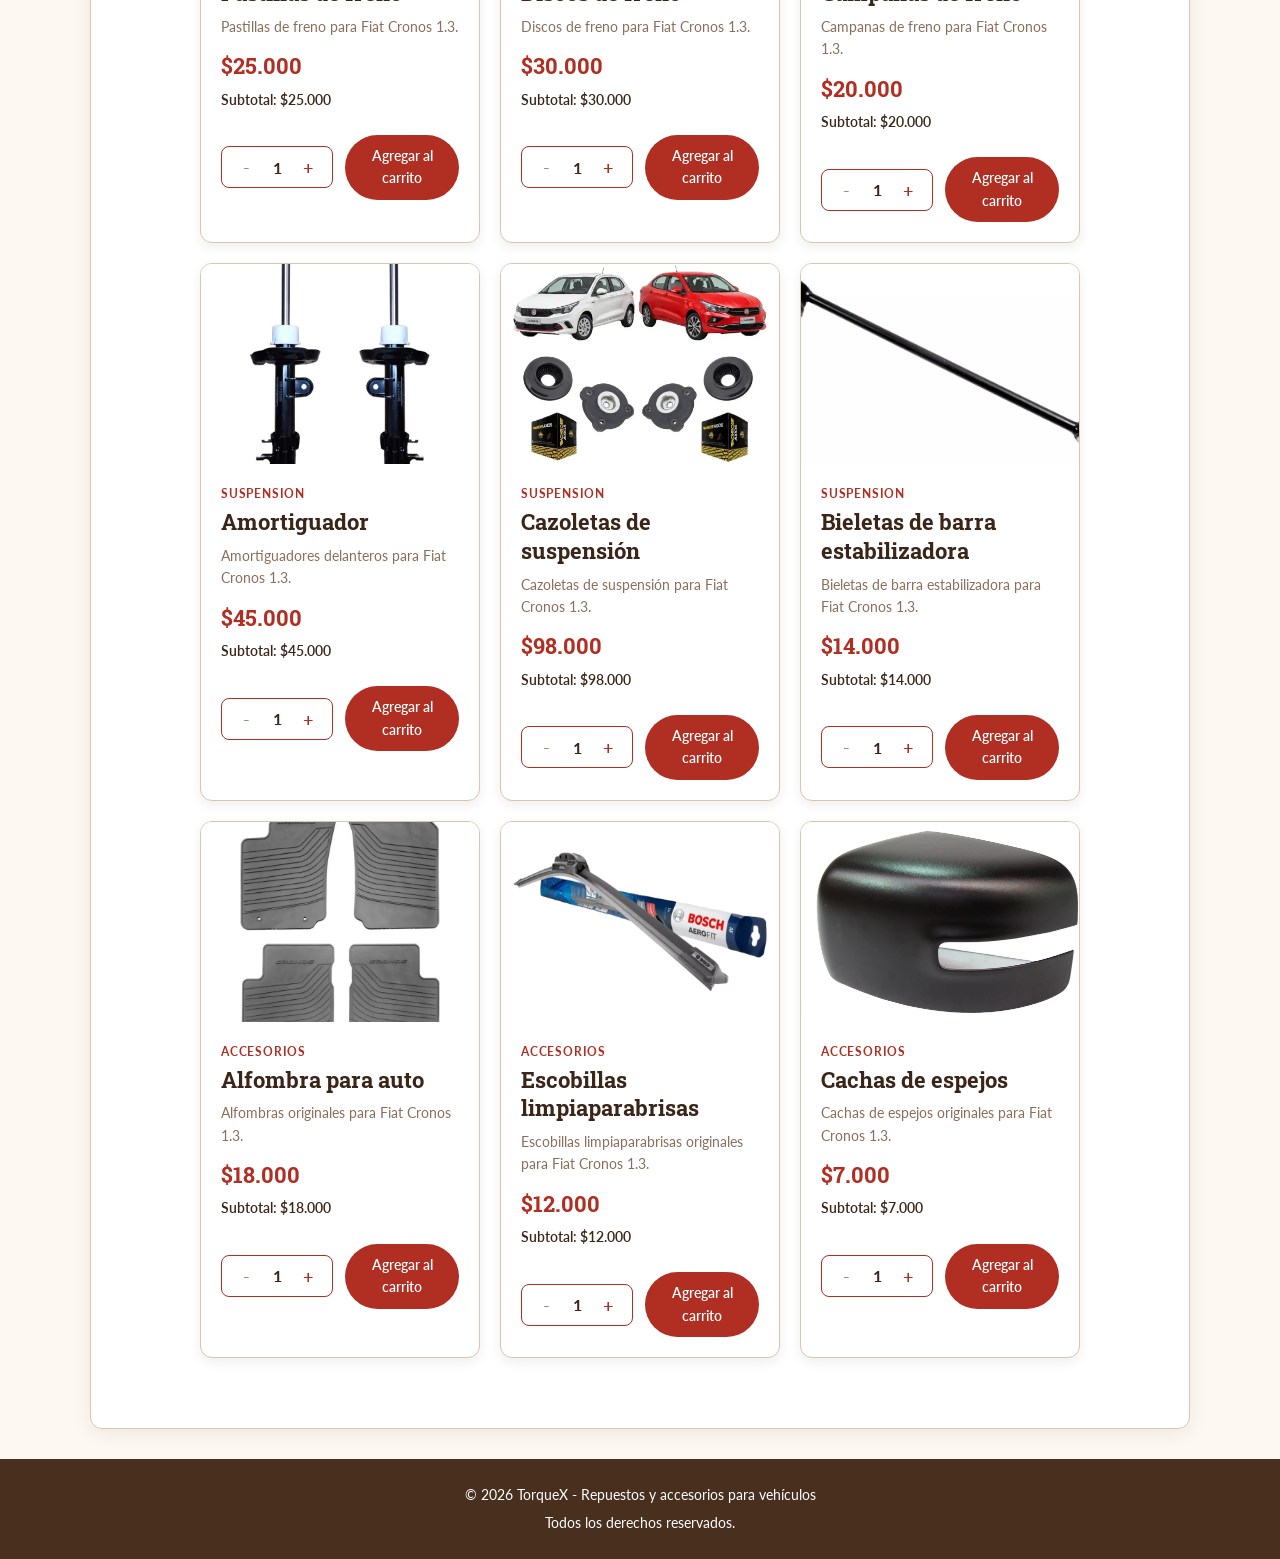
==== commit 2251cb2d: "Mejoras de diseno: fuentes Roboto Slab, cards elegantes, tema oscuro y README" ====
--- a/index.html
+++ b/index.html
@@ -5,8 +5,16 @@
     <meta name="viewport" content="width=device-width, initial-scale=1.0" />
     <title>TorqueX - Inicio</title>
 
+    <script src="./js/tema.js"></script>
+
     <link
       href="https://cdn.jsdelivr.net/npm/bootstrap@5.3.3/dist/css/bootstrap.min.css"
+      rel="stylesheet"
+    />
+    <link rel="preconnect" href="https://fonts.googleapis.com" />
+    <link rel="preconnect" href="https://fonts.gstatic.com" crossorigin />
+    <link
+      href="https://fonts.googleapis.com/css2?family=Roboto+Slab:wght@700&family=Lato:wght@400;500;600&display=swap"
       rel="stylesheet"
     />
     <link rel="stylesheet" href="./styles/style.css" />
@@ -28,21 +36,25 @@
           <a href="./pages/motor.html" class="categoria">
             <h3>Motor</h3>
             <p>Repuestos y productos para motor.</p>
+            <p class="ver-mas">Ver más →</p>
           </a>
 
           <a href="./pages/frenos.html" class="categoria">
             <h3>Frenos</h3>
             <p>Productos para el sistema de frenos.</p>
+            <p class="ver-mas">Ver más →</p>
           </a>
 
           <a href="./pages/suspension.html" class="categoria">
             <h3>Suspensión</h3>
             <p>Repuestos para suspensión.</p>
+            <p class="ver-mas">Ver más →</p>
           </a>
 
           <a href="./pages/accesorios.html" class="categoria">
             <h3>Accesorios</h3>
             <p>Accesorios para tu vehículo.</p>
+            <p class="ver-mas">Ver más →</p>
           </a>
         </div>
       </section>
--- a/styles/style.css
+++ b/styles/style.css
@@ -1,41 +1,124 @@
+/* Colores */
+:root {
+  --fondo: #fdf8f2;
+  --fondo-caja: #ffffff;
+  --fondo-suave: #f7f3ef;
+  --texto: #3a2518;
+  --texto-suave: #8a6e5c;
+  --texto-tenue: #8a6e5c;
+  --borde: #d9c6b0;
+  --borde-input: #d9c8b8;
+  --rojo: #b02e22;
+  --rojo-hover: #8f241a;
+  --enlace: #b02e22;
+  --verde: #2f7d4f;
+  --verde-hover: #256b41;
+  --whatsapp: #25d366;
+  --whatsapp-hover: #1ebe5b;
+  --navbar: #ffffff;
+  --footer: #492f1e;
+  --deshabilitado: #e8ddd0;
+  --deshabilitado-texto: #a08a7a;
+  --sombra: rgba(58, 37, 24, 0.08);
+  --sombra-hover: rgba(58, 37, 24, 0.16);
+  --font-display: "Roboto Slab", Georgia, serif;
+  --font-body: "Lato", Arial, sans-serif;
+  --radio-sm: 8px;
+  --radio-md: 12px;
+  --radio-lg: 20px;
+  --radio-pill: 999px;
+}
+
+/* Tema oscuro */
+html[data-theme="oscuro"] {
+  color-scheme: dark;
+  --fondo: #1a110b;
+  --fondo-caja: #38271d;
+  --fondo-suave: #2a1c13;
+  --texto: #f0e6da;
+  --texto-suave: #d8ccc5;
+  --texto-tenue: #d8ccc5;
+  --borde: #3a2820;
+  --borde-input: #4a382c;
+  --rojo: #e85a3c;
+  --rojo-hover: #ef7f56;
+  --enlace: #e85a3c;
+  --verde: #3f9d63;
+  --verde-hover: #348a55;
+  --whatsapp: #25d366;
+  --whatsapp-hover: #1ebe5b;
+  --navbar: #1a110b;
+  --footer: #0f0805;
+  --deshabilitado: #3a2820;
+  --deshabilitado-texto: #a08978;
+  --sombra: rgba(0, 0, 0, 0.4);
+  --sombra-hover: rgba(0, 0, 0, 0.55);
+}
+
 body {
-  font-family: Arial, sans-serif;
-  background-color: #f2f2f2;
+  font-family: var(--font-body);
+  background-color: var(--fondo);
   margin: 0;
-  color: #222222;
+  color: var(--texto);
+  line-height: 1.6;
+  transition:
+    background-color 0.3s,
+    color 0.3s;
 }
 
 h1 {
-  font-size: 36px;
-  font-weight: bold;
+  font-family: var(--font-display);
+  font-size: 42px;
+  font-weight: 700;
+  color: var(--texto);
   margin-bottom: 15px;
 }
 
 h2 {
-  font-size: 26px;
-  font-weight: bold;
+  font-family: var(--font-display);
+  font-size: 32px;
+  font-weight: 700;
+  color: var(--texto);
+  margin-bottom: 20px;
+}
+
+h3 {
+  font-family: var(--font-display);
+  font-size: 24px;
+  font-weight: 700;
+  color: var(--texto);
+  margin-bottom: 10px;
 }
 
 main {
-  background-color: #ffffff;
+  background-color: var(--fondo-caja);
   margin: 30px auto;
   padding: 30px;
   max-width: 1100px;
-  border-radius: 10px;
+  border-radius: var(--radio-md);
+  border: 1px solid var(--borde);
+  box-shadow: 0 4px 20px var(--sombra);
+  transition: background-color 0.3s;
+}
+
+a {
+  color: var(--enlace);
 }
 
 button {
-  background-color: #e63946;
+  background-color: var(--rojo);
   color: #ffffff;
   border: none;
   padding: 10px 20px;
-  border-radius: 5px;
-  font-weight: bold;
+  border-radius: var(--radio-pill);
+  font-family: var(--font-body);
+  font-weight: 600;
+  font-size: 15px;
   cursor: pointer;
 }
 
 button:hover {
-  background-color: #c92f3b;
+  background-color: var(--rojo-hover);
 }
 
 form {
@@ -49,19 +132,27 @@
 label {
   display: block;
   margin-bottom: 5px;
-  font-weight: bold;
+  font-family: var(--font-body);
+  font-weight: 600;
 }
 
 input {
   width: 100%;
   padding: 10px;
-  border: 1px solid #cccccc;
-  border-radius: 5px;
+  border: 1px solid var(--borde-input);
+  border-radius: var(--radio-sm);
   box-sizing: border-box;
+  background-color: var(--fondo-caja);
+  color: var(--texto);
+  font-family: var(--font-body);
+}
+
+input::placeholder {
+  color: var(--texto-suave);
 }
 
 input:focus {
-  border-color: #e63946;
+  border-color: var(--rojo);
   outline: none;
 }
 
@@ -71,114 +162,201 @@
   flex-wrap: wrap;
 }
 
-.card {
-  background-color: #ffffff;
-  width: 250px;
+/* Tarjeta de producto */
+.producto-card {
+  background-color: var(--fondo-caja);
+  width: 280px;
+  border: 1px solid var(--borde);
+  border-radius: var(--radio-md);
+  overflow: hidden;
+  box-shadow: 0 4px 12px var(--sombra);
+  transition:
+    box-shadow 0.2s,
+    transform 0.2s;
+}
+
+.producto-card:hover {
+  box-shadow: 0 10px 24px var(--sombra-hover);
+  transform: translateY(-4px);
+}
+
+.producto-card img {
+  width: 100%;
+  height: 200px;
+  object-fit: cover;
+  display: block;
+  transition: transform 0.3s;
+}
+
+.producto-card:hover img {
+  transform: scale(1.04);
+}
+
+.producto-card__body {
+  display: flex;
+  flex-direction: column;
   padding: 20px;
-  border-radius: 10px;
-  border: 2px solid #e63946;
-  box-shadow: 0 4px 10px rgba(0, 0, 0, 0.1);
-}
-
-.card:hover {
-  box-shadow: 0 6px 15px rgba(0, 0, 0, 0.18);
-}
-
-.card img {
-  width: 100%;
-  height: 180px;
-  object-fit: contain;
-}
-
-.card h3 {
-  font-size: 20px;
+}
+
+.producto-card__cat {
+  font-size: 12px;
+  font-weight: 700;
+  text-transform: uppercase;
+  letter-spacing: 0.8px;
+  color: var(--rojo);
+  margin-bottom: 5px;
+}
+
+.producto-card__nombre {
+  font-family: var(--font-display);
+  font-size: 22px;
+  font-weight: 700;
+  color: var(--texto);
+  margin-bottom: 8px;
+  line-height: 1.3;
+}
+
+.producto-card__desc {
+  font-size: 14px;
+  color: var(--texto-suave);
   margin-bottom: 10px;
-}
-
-.card p {
-  color: #555555;
-}
-
+  flex: 1;
+}
+
+.producto-card__precio {
+  font-family: var(--font-display);
+  font-size: 22px;
+  font-weight: 700;
+  color: var(--rojo);
+  margin-bottom: 5px;
+}
+
+.producto-card__subtotal {
+  font-weight: 600;
+  color: var(--texto);
+  font-size: 14px;
+  margin-bottom: 12px;
+}
+
+.producto-card__acciones {
+  display: flex;
+  align-items: center;
+  justify-content: space-between;
+  gap: 12px;
+  margin-top: auto;
+  padding-top: 12px;
+}
+
+/* Precio destacado en la card */
 .precio {
   font-size: 20px;
   font-weight: bold;
-  color: #e63946;
-}
-
+  color: var(--rojo);
+}
+
+/* Contador de cantidad */
 .cantidad {
   display: flex;
   align-items: center;
-  justify-content: center;
-  gap: 12px;
-  margin: 15px 0;
+  border: 1.5px solid var(--rojo);
+  border-radius: var(--radio-sm);
+  padding: 4px 8px;
 }
 
 .cantidad button {
-  width: 40px;
-  height: 40px;
+  width: 32px;
+  height: 32px;
   padding: 0;
-  font-size: 20px;
+  font-size: 18px;
   line-height: 1;
+  background: none;
+  color: var(--rojo);
+  border: none;
 }
 
 .cantidad button:disabled {
-  background-color: #cccccc;
-  color: #888888;
+  background: none;
+  color: var(--deshabilitado-texto);
   cursor: not-allowed;
 }
 
 .cantidad button:disabled:hover {
-  background-color: #cccccc;
+  background: none;
+}
+
+.cantidad button:hover {
+  background: none;
 }
 
 .numero-cantidad {
   min-width: 30px;
   font-weight: bold;
   text-align: center;
-}
-
-.card .subtotal {
-  font-weight: bold;
-  color: #222222;
+  color: var(--texto);
+}
+
+.sin-productos {
+  text-align: center;
+  color: var(--texto-tenue);
+  width: 100%;
+  padding: 20px;
 }
 
 .btn-comprar {
-  width: 100%;
+  display: inline-block;
+  background-color: var(--rojo);
+  color: #ffffff;
+  text-decoration: none;
+  padding: 10px 20px;
+  border-radius: var(--radio-pill);
+  font-family: var(--font-body);
+  font-weight: 600;
+  font-size: 15px;
+}
+
+.btn-comprar:hover {
+  background-color: var(--rojo-hover);
 }
 
 .btn-agregar {
-  width: 100%;
-  margin-top: 10px;
-  background-color: #198754;
+  background-color: var(--rojo);
+  color: #ffffff;
+  border: none;
+  padding: 10px 18px;
+  border-radius: var(--radio-pill);
+  font-family: var(--font-body);
+  font-weight: 600;
+  font-size: 14px;
 }
 
 .btn-agregar:hover {
-  background-color: #157347;
-}
-
-/* ============================================================
-   Sección destacados (home)
-   ============================================================ */
+  background-color: var(--rojo-hover);
+}
+
+/* Destacados */
 .destacados {
   margin-top: 40px;
   padding: 40px 0;
-  background-color: #ffffff;
+  background-color: var(--fondo-caja);
+  transition: background-color 0.3s;
 }
 
 .destacados h2 {
   text-align: center;
   margin-bottom: 30px;
 }
-
 .destacados .productos {
   justify-content: center;
 }
 
-/* ============================================================
-   Carrito de compras
-   ============================================================ */
+/* Carrito */
+.tabla-carrito-contenedor {
+  overflow-x: auto;
+}
+
 .tabla-carrito {
   width: 100%;
+  min-width: 600px;
   border-collapse: collapse;
   margin-top: 20px;
 }
@@ -187,11 +365,11 @@
 .tabla-carrito td {
   padding: 12px;
   text-align: left;
-  border-bottom: 1px solid #dddddd;
+  border-bottom: 1px solid var(--borde);
 }
 
 .tabla-carrito th {
-  background-color: #f2f2f2;
+  background-color: var(--fondo);
   font-weight: bold;
 }
 
@@ -205,6 +383,7 @@
   width: 60px;
   height: 60px;
   object-fit: contain;
+  background-color: #ffffff;
   border-radius: 4px;
 }
 
@@ -226,22 +405,47 @@
   display: flex;
   justify-content: space-between;
   align-items: center;
+  gap: 15px;
+  flex-wrap: wrap;
   margin-top: 30px;
   padding: 20px;
-  background-color: #f8f9fa;
+  background-color: var(--fondo-suave);
   border-radius: 8px;
+  transition: background-color 0.3s;
 }
 
 .resumen-carrito h3 {
   margin: 0;
 }
 
+.acciones-carrito {
+  display: flex;
+  align-items: center;
+  gap: 10px;
+  flex-wrap: wrap;
+}
+
+.btn-whatsapp {
+  background-color: var(--whatsapp);
+  color: #ffffff;
+  border: none;
+  padding: 10px 20px;
+  border-radius: var(--radio-pill);
+  font-family: var(--font-body);
+  font-weight: 600;
+  cursor: pointer;
+}
+
+.btn-whatsapp:hover {
+  background-color: var(--whatsapp-hover);
+}
+
 .btn-vaciar {
   background-color: #dc3545;
   color: #ffffff;
   border: none;
   padding: 10px 20px;
-  border-radius: 5px;
+  border-radius: var(--radio-pill);
   cursor: pointer;
 }
 
@@ -250,30 +454,48 @@
 }
 
 .btn-seguir {
-  background-color: #198754;
+  background-color: var(--verde);
   color: #ffffff;
   text-decoration: none;
   padding: 10px 20px;
-  border-radius: 5px;
+  border-radius: var(--radio-pill);
+  font-family: var(--font-body);
+  font-weight: 600;
 }
 
 .btn-seguir:hover {
-  background-color: #157347;
+  background-color: var(--verde-hover);
+}
+
+.nota-carrito {
+  margin-top: 12px;
+  color: var(--texto-tenue);
+  font-size: 14px;
+}
+
+.carrito-vacio-icono {
+  font-size: 50px;
+  margin: 0;
 }
 
 .inicio {
   text-align: center;
-  padding: 30px;
+  padding: 70px 20px;
+  background: linear-gradient(135deg, #fff3e8, #ffe3cf);
 }
 
 .inicio h1 {
-  font-size: 40px;
-  margin-bottom: 10px;
+  font-size: 46px;
 }
 
 .inicio p {
   font-size: 18px;
-  color: #555555;
+  color: var(--texto-suave);
+}
+
+/* Hero en tema oscuro */
+html[data-theme="oscuro"] .inicio {
+  background: linear-gradient(135deg, #2a1c13, #1a110b);
 }
 
 .categorias {
@@ -293,45 +515,69 @@
 }
 
 .categoria {
-  background-color: #ffffff;
-  width: 200px;
-  padding: 20px;
-  border-radius: 10px;
-  border: 2px solid #e63946;
+  background-color: var(--fondo-caja);
+  width: 220px;
+  border: 1px solid var(--borde);
+  border-radius: var(--radio-md);
+  overflow: hidden;
   text-decoration: none;
-  color: #222222;
-  text-align: center;
-  box-shadow: 0 4px 10px rgba(0, 0, 0, 0.1);
+  color: var(--texto);
+  text-align: center;
+  box-shadow: 0 4px 12px var(--sombra);
+  transition:
+    background-color 0.3s,
+    box-shadow 0.2s,
+    transform 0.2s;
 }
 
 .categoria:hover {
-  background-color: #f2f2f2;
-  box-shadow: 0 6px 15px rgba(0, 0, 0, 0.18);
+  background-color: var(--fondo-suave);
+  box-shadow: 0 10px 24px var(--sombra-hover);
+  transform: translateY(-4px);
+}
+
+.categoria img {
+  width: 100%;
+  height: 140px;
+  object-fit: cover;
+  display: block;
 }
 
 .categoria h3 {
-  color: #e63946;
+  font-family: var(--font-display);
+  color: var(--texto);
   font-size: 22px;
-  margin-bottom: 10px;
+  margin: 12px 12px 6px;
 }
 
 .categoria p {
-  color: #555555;
+  color: var(--texto-suave);
+  font-size: 14px;
+  margin: 0 12px 12px;
+}
+
+.categoria .ver-mas {
+  display: inline-block;
+  margin: 0 0 12px;
+  color: var(--rojo);
+  font-weight: 600;
+  font-size: 14px;
 }
 
 .pagina-formulario {
   max-width: 600px;
   margin: 40px auto;
   padding: 35px;
-  background-color: #ffffff;
-  border-radius: 12px;
-  border: 2px solid #e63946;
-  box-shadow: 0 4px 12px rgba(0, 0, 0, 0.12);
+  background-color: var(--fondo-caja);
+  border: 1px solid var(--borde);
+  border-radius: var(--radio-md);
+  box-shadow: 0 4px 12px var(--sombra);
+  transition: background-color 0.3s;
 }
 
 .pagina-formulario h1 {
   text-align: center;
-  color: #222222;
+  color: var(--texto);
   margin-bottom: 30px;
 }
 
@@ -346,23 +592,27 @@
 .formulario label {
   display: block;
   margin-bottom: 7px;
-  font-weight: bold;
-  color: #222222;
+  font-family: var(--font-body);
+  font-weight: 600;
+  color: var(--texto);
 }
 
 .formulario input {
   width: 100%;
   padding: 12px;
-  border: 1px solid #cccccc;
-  border-radius: 6px;
+  border: 1px solid var(--borde-input);
+  border-radius: var(--radio-sm);
   box-sizing: border-box;
   font-size: 15px;
+  background-color: var(--fondo-caja);
+  color: var(--texto);
+  font-family: var(--font-body);
 }
 
 .formulario input:focus {
-  border-color: #e63946;
+  border-color: var(--rojo);
   outline: none;
-  box-shadow: 0 0 5px rgba(230, 57, 70, 0.3);
+  box-shadow: 0 0 5px rgba(192, 74, 42, 0.3);
 }
 
 .formulario button {
@@ -373,11 +623,12 @@
 }
 
 footer {
-  background-color: #1f1f1f;
+  background-color: var(--footer);
   color: #ffffff;
   text-align: center;
   padding: 20px;
   margin-top: 30px;
+  transition: background-color 0.3s;
 }
 
 footer p {
@@ -385,69 +636,124 @@
   font-size: 14px;
 }
 
-nav {
+/* Navbar */
+.navbar {
+  background-color: var(--navbar) !important;
+  border-bottom: 1px solid var(--borde);
+  box-shadow: 0 2px 10px var(--sombra);
+}
+
+.navbar .navbar-nav {
+  gap: 20px;
+}
+
+.navbar .nav-item .nav-link {
+  border-radius: var(--radio-pill);
+  border: 1px solid var(--borde);
+  background: transparent;
+  color: var(--texto-suave) !important;
+  font-family: var(--font-body);
+  font-weight: 600;
+  font-size: 16px;
+}
+
+.navbar .nav-item .nav-link:hover {
+  color: var(--rojo) !important;
+  border-color: var(--rojo);
+}
+
+.navbar .nav-item .nav-link.active {
+  background-color: var(--rojo);
+  color: #ffffff !important;
+  border-color: var(--rojo);
+}
+
+.contador-carrito {
+  display: inline-block;
+  min-width: 20px;
+  margin-left: 4px;
+  padding: 2px 6px;
+  border-radius: 10px;
+  background-color: var(--rojo);
+  color: #ffffff;
+  font-size: 12px;
+  text-align: center;
+}
+
+.contador-carrito[hidden] {
+  display: none;
+}
+
+.navbar .logo {
+  width: 180px;
+  height: auto;
+  display: block;
+}
+
+.logo-link {
   display: flex;
   align-items: center;
-  justify-content: center;
-  flex-wrap: wrap;
-  gap: 30px;
-  background-color: #1f1f1f;
-  padding: 15px 25px;
-}
-
-nav .container {
-  display: flex;
-  align-items: center;
-  justify-content: center;
-  flex-wrap: wrap;
-  gap: 30px;
-}
-
-nav ul {
-  display: flex;
-  align-items: center;
-  justify-content: center;
-  flex-wrap: wrap;
-  gap: 40px;
-  list-style: none;
-  margin: 0;
-  padding: 0;
-}
-
-nav ul li a,
-nav ul li button {
-  color: #ffffff;
-  text-decoration: none;
-  font-weight: bold;
-}
-
-nav ul li a:hover {
-  color: #e63946;
 }
 
 .btn-logout {
   background-color: transparent;
   border: none;
-  padding: 0;
+  padding: 0.5rem 1rem;
   cursor: pointer;
   font-size: 16px;
   font-weight: bold;
-  color: #ffffff;
 }
 
 .btn-logout:hover {
-  color: #e63946;
-}
-
-.logo-link {
-  display: flex;
-  align-items: center;
-}
-
-nav .logo {
-  width: 180px;
-  height: auto;
-  display: block;
+  background-color: transparent;
+}
+
+.btn-tema {
+  background-color: transparent;
+  border: none;
+  padding: 0.5rem 1rem;
+  font-size: 20px;
+  line-height: 1;
+  cursor: pointer;
+}
+
+.btn-tema:hover {
+  background-color: transparent;
+}
+
+/* Aviso */
+.mensaje-toast {
+  position: fixed;
+  right: 20px;
+  bottom: 20px;
+  z-index: 2000;
+  padding: 12px 20px;
+  border-radius: var(--radio-pill);
+  background-color: var(--verde);
+  color: #ffffff;
+  font-weight: 600;
+  box-shadow: 0 4px 12px var(--sombra-hover);
+  opacity: 0;
+  transform: translateY(20px);
+  transition:
+    opacity 0.3s,
+    transform 0.3s;
+  pointer-events: none;
+}
+
+.mensaje-toast.error {
+  background-color: #dc3545;
+}
+
+.mensaje-toast.visible {
+  opacity: 1;
+  transform: translateY(0);
+}
+
+@media (max-width: 991px) {
+  .navbar .navbar-nav {
+    gap: 5px;
+  }
 }
 
 @media (max-width: 768px) {
@@ -455,16 +761,22 @@
     justify-content: center;
   }
 
-  .card {
+  .producto-card {
     width: 90%;
     max-width: 300px;
   }
 
-  nav {
+  .categoria {
+    width: 90%;
+    max-width: 280px;
+  }
+
+  .resumen-carrito {
     flex-direction: column;
+    align-items: flex-start;
   }
 
-  nav .container {
-    flex-direction: column;
+  .acciones-carrito {
+    width: 100%;
   }
 }
